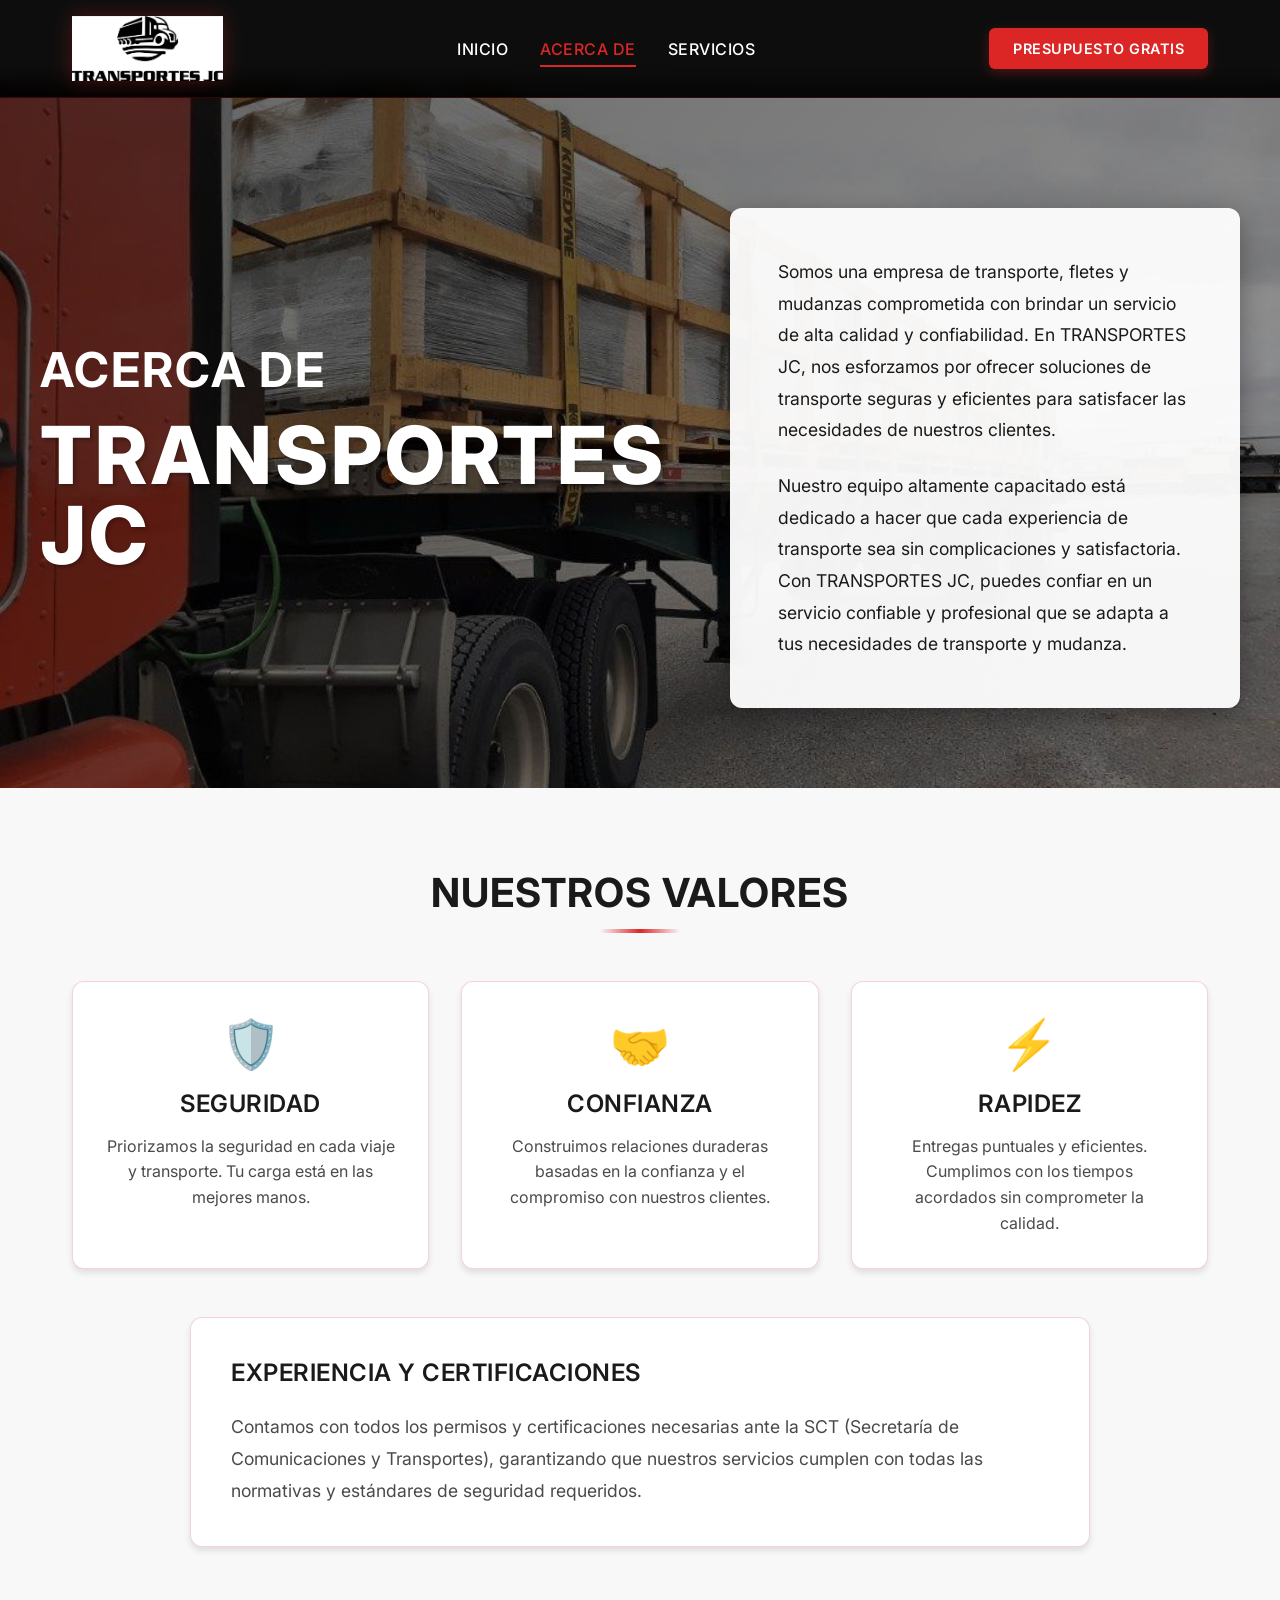
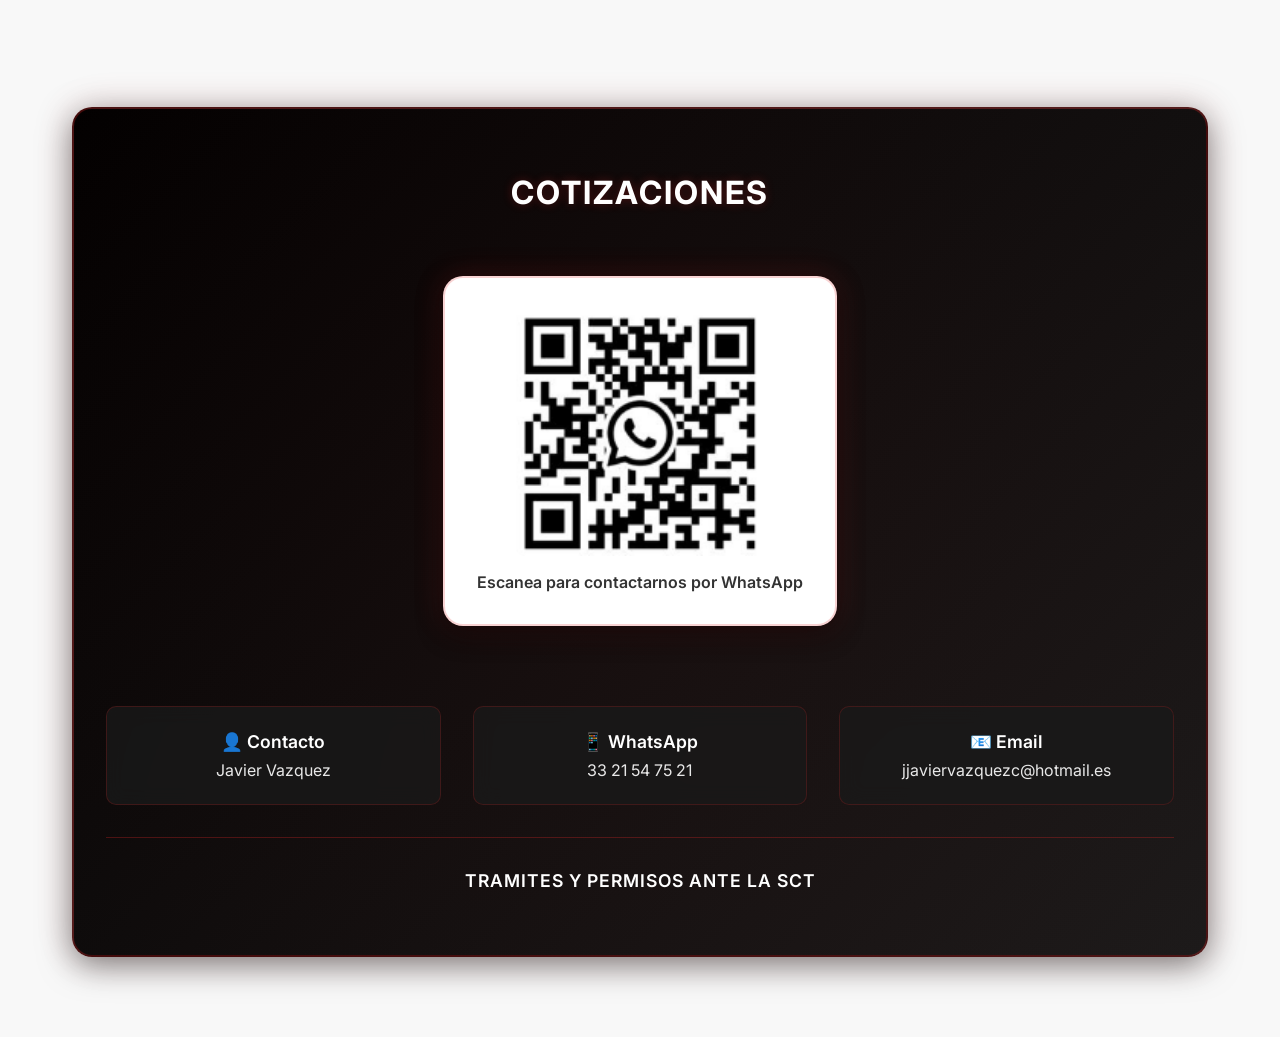
==== docs/acerca-de/index.html @ 76077c2b "Add static site in docs/ for GitHub Pages (Laravel cannot run on Pages) Made-with: Cursor" ====
<!DOCTYPE html>
<html lang="es">
<head>
    <meta charset="utf-8">
    <meta name="viewport" content="width=device-width, initial-scale=1">
    <title>Acerca de - TRANSPORTES JC</title>
    <link rel="icon" href="../favicon.ico" type="image/x-icon">
    <link rel="preconnect" href="https://fonts.bunny.net">
    <link href="https://fonts.bunny.net/css?family=inter:400,500,600,700,800" rel="stylesheet" />
    <link rel="stylesheet" href="../css/inicio.css">
</head>
<body>
    <nav class="navbar">
        <div class="nav-container">
            <a href="../" class="nav-logo">
                <img src="../images/logo.png" alt="TRANSPORTES JC Logo" class="logo-img" />
            </a>
            <ul class="nav-menu">
                <li class="nav-item">
                    <a href="../" class="nav-link">Inicio</a>
                </li>
                <li class="nav-item">
                    <a href="./" class="nav-link active">Acerca de</a>
                </li>
                <li class="nav-item">
                    <a href="../servicios/" class="nav-link">Servicios</a>
                </li>
            </ul>
            <a href="../#contacto" class="nav-cta">Presupuesto Gratis</a>
            <button class="nav-toggle" aria-label="Toggle navigation">
                <span></span>
                <span></span>
                <span></span>
            </button>
        </div>
    </nav>

    <section class="about-hero-section">
        <div class="about-hero-overlay"></div>
        <div class="about-hero-content">
            <div class="about-hero-text">
                <h1 class="about-hero-title">Acerca de</h1>
                <h2 class="about-hero-subtitle">TRANSPORTES<br>JC</h2>
            </div>
            <div class="about-hero-description">
                <p>
                    Somos una empresa de transporte, fletes y mudanzas comprometida con brindar un servicio
                    de alta calidad y confiabilidad. En TRANSPORTES JC, nos esforzamos por ofrecer soluciones
                    de transporte seguras y eficientes para satisfacer las necesidades de nuestros clientes.
                </p>
                <p>
                    Nuestro equipo altamente capacitado está dedicado a hacer que cada experiencia de transporte
                    sea sin complicaciones y satisfactoria. Con TRANSPORTES JC, puedes confiar en un servicio
                    confiable y profesional que se adapta a tus necesidades de transporte y mudanza.
                </p>
            </div>
        </div>
    </section>

    <section class="content-section" style="padding-top: 5rem;">
        <h2 class="section-title">Nuestros Valores</h2>
        <div class="values-grid">
            <div class="value-card">
                <div class="value-icon">🛡️</div>
                <h3 class="value-title">Seguridad</h3>
                <p class="value-description">
                    Priorizamos la seguridad en cada viaje y transporte. Tu carga está en las mejores manos.
                </p>
            </div>
            <div class="value-card">
                <div class="value-icon">🤝</div>
                <h3 class="value-title">Confianza</h3>
                <p class="value-description">
                    Construimos relaciones duraderas basadas en la confianza y el compromiso con nuestros clientes.
                </p>
            </div>
            <div class="value-card">
                <div class="value-icon">⚡</div>
                <h3 class="value-title">Rapidez</h3>
                <p class="value-description">
                    Entregas puntuales y eficientes. Cumplimos con los tiempos acordados sin comprometer la calidad.
                </p>
            </div>
        </div>
        <div class="certification-card">
            <h3 class="service-title" style="margin-bottom: 1.5rem;">Experiencia y Certificaciones</h3>
            <p class="service-description" style="font-size: 1.1rem; line-height: 1.8;">
                Contamos con todos los permisos y certificaciones necesarias ante la SCT (Secretaría de
                Comunicaciones y Transportes), garantizando que nuestros servicios cumplen con todas las
                normativas y estándares de seguridad requeridos.
            </p>
        </div>
    </section>

    <section id="contacto" class="content-section">
        <div class="contact-section">
            <h2 class="contact-title">COTIZACIONES</h2>
            <div class="qr-container">
                <div class="qr-wrapper">
                    <img src="../images/whatsapp-qr.png" alt="QR Code de WhatsApp - Javier Vazquez" class="qr-image" />
                    <p class="qr-text">Escanea para contactarnos por WhatsApp</p>
                </div>
            </div>
            <div class="contact-info">
                <div class="contact-item">
                    <div class="contact-item-title">👤 Contacto</div>
                    <div class="contact-item-value">Javier Vazquez</div>
                </div>
                <div class="contact-item">
                    <div class="contact-item-title">📱 WhatsApp</div>
                    <div class="contact-item-value">
                        <a href="https://wa.me/523321547521" target="_blank" rel="noopener noreferrer">
                            33 21 54 75 21
                        </a>
                    </div>
                </div>
                <div class="contact-item">
                    <div class="contact-item-title">📧 Email</div>
                    <div class="contact-item-value">
                        <a href="mailto:jjaviervazquezc@hotmail.es">
                            jjaviervazquezc@hotmail.es
                        </a>
                    </div>
                </div>
            </div>
            <div class="contact-footer">
                <p class="contact-footer-text">
                    TRAMITES Y PERMISOS ANTE LA SCT
                </p>
            </div>
        </div>
    </section>

    <script src="../js/inicio.js"></script>
</body>
</html>
---- docs/css/inicio.css ----
/* Reset y estilos base */
* {
    margin: 0;
    padding: 0;
    box-sizing: border-box;
}

body {
    font-family: 'Inter', sans-serif;
    overflow-x: hidden;
    background-color: #f8f8f8;
    color: #1a1a1a;
}

/* Navigation Bar */
.navbar {
    position: fixed;
    top: 0;
    left: 0;
    right: 0;
    background: rgba(0, 0, 0, 0.95);
    backdrop-filter: blur(10px);
    border-bottom: 1px solid rgba(220, 38, 38, 0.2);
    z-index: 1000;
    padding: 1rem 0;
    transition: all 0.3s ease;
}

.navbar:hover {
    background: rgba(0, 0, 0, 0.98);
    border-bottom-color: rgba(220, 38, 38, 0.4);
}

.nav-container {
    max-width: 1200px;
    margin: 0 auto;
    padding: 0 2rem;
    display: grid;
    grid-template-columns: auto 1fr auto;
    align-items: center;
    gap: 2rem;
    width: 100%;
}

.nav-logo {
    display: flex;
    align-items: center;
    text-decoration: none;
    transition: transform 0.3s ease;
    flex-shrink: 0;
    justify-self: start;
}

.nav-logo:hover {
    transform: scale(1.05);
}

.logo-img {
    height: 65px;
    width: auto;
    filter: drop-shadow(0 0 10px rgba(220, 38, 38, 0.3));
}

.nav-menu {
    display: flex;
    list-style: none;
    gap: 2rem;
    align-items: center;
    margin: 0;
    padding: 0;
    justify-content: center;
    justify-self: center;
}

.nav-item {
    position: relative;
}

.nav-link {
    color: #ffffff;
    text-decoration: none;
    font-weight: 500;
    font-size: 1rem;
    padding: 0.5rem 0;
    transition: color 0.3s ease;
    position: relative;
    text-transform: uppercase;
    letter-spacing: 0.5px;
}

.nav-link::after {
    content: '';
    position: absolute;
    bottom: 0;
    left: 0;
    width: 0;
    height: 2px;
    background: #dc2626;
    transition: width 0.3s ease;
}

.nav-link:hover,
.nav-link.active {
    color: #dc2626;
}

.nav-link:hover::after,
.nav-link.active::after {
    width: 100%;
}

.nav-cta {
    background: #dc2626;
    color: #ffffff;
    padding: 0.75rem 1.5rem;
    border-radius: 6px;
    text-decoration: none;
    font-weight: 600;
    font-size: 0.9rem;
    text-transform: uppercase;
    letter-spacing: 0.5px;
    transition: all 0.3s ease;
    box-shadow: 0 4px 12px rgba(220, 38, 38, 0.3);
    white-space: nowrap;
    flex-shrink: 0;
    justify-self: end;
}

.nav-cta:hover {
    background: #b91c1c;
    transform: translateY(-2px);
    box-shadow: 0 6px 20px rgba(220, 38, 38, 0.4);
}

.nav-toggle {
    display: none;
    flex-direction: column;
    background: transparent;
    border: none;
    cursor: pointer;
    padding: 0.5rem;
    gap: 4px;
}

.nav-toggle span {
    width: 25px;
    height: 3px;
    background: #ffffff;
    transition: all 0.3s ease;
    border-radius: 2px;
}

.nav-toggle:hover span {
    background: #dc2626;
}

/* Hero Section */
.hero-section {
    min-height: 100vh;
    display: flex;
    flex-direction: column;
    justify-content: center;
    align-items: center;
    background: linear-gradient(135deg, #000000 0%, #1a1a1a 50%, #000000 100%);
    position: relative;
    overflow: hidden;
    padding-top: 80px;
}

.hero-section::before {
    content: '';
    position: absolute;
    top: 0;
    left: 0;
    right: 0;
    bottom: 0;
    background: radial-gradient(circle at center, rgba(220, 38, 38, 0.1) 0%, transparent 70%);
    pointer-events: none;
}

.hero-title {
    font-size: 4rem;
    font-weight: 800;
    color: white;
    text-align: center;
    margin-bottom: 3rem;
    text-shadow: 0 0 20px rgba(220, 38, 38, 0.3), 2px 2px 4px rgba(0,0,0,0.5);
    animation: fadeInDown 1s ease-out;
    letter-spacing: 2px;
}

.hero-image {
    max-width: 600px;
    width: 100%;
    height: auto;
    animation: fadeInUp 1s ease-out 0.3s both;
    filter: drop-shadow(0 0 20px rgba(220, 38, 38, 0.2));
}

/* Animaciones */
@keyframes fadeInDown {
    from {
        opacity: 0;
        transform: translateY(-30px);
    }
    to {
        opacity: 1;
        transform: translateY(0);
    }
}

@keyframes fadeInUp {
    from {
        opacity: 0;
        transform: translateY(30px);
    }
    to {
        opacity: 1;
        transform: translateY(0);
    }
}

/* Content Section */
.content-section {
    padding: 5rem 2rem;
    max-width: 1200px;
    margin: 0 auto;
    background-color: #f8f8f8;
}

.section-title {
    font-size: 2.5rem;
    font-weight: 700;
    text-align: center;
    margin-bottom: 3rem;
    color: #1a1a1a;
    text-transform: uppercase;
    letter-spacing: 1px;
    position: relative;
    padding-bottom: 1rem;
}

.section-title::after {
    content: '';
    position: absolute;
    bottom: 0;
    left: 50%;
    transform: translateX(-50%);
    width: 80px;
    height: 4px;
    background: linear-gradient(90deg, transparent, #dc2626, transparent);
}

/* Services Grid */
.services-grid {
    display: grid;
    grid-template-columns: repeat(auto-fit, minmax(280px, 1fr));
    gap: 2rem;
    margin-bottom: 5rem;
}

.service-card {
    background: #ffffff;
    border: 1px solid rgba(220, 38, 38, 0.2);
    border-radius: 12px;
    padding: 2rem;
    box-shadow: 0 4px 6px rgba(0,0,0,0.1), 0 0 20px rgba(220, 38, 38, 0.05);
    transition: transform 0.3s ease, box-shadow 0.3s ease, border-color 0.3s ease;
    opacity: 0;
    transform: translateY(30px);
    position: relative;
    overflow: hidden;
}

.service-card::before {
    content: '';
    position: absolute;
    top: 0;
    left: 0;
    width: 4px;
    height: 100%;
    background: #dc2626;
    transform: scaleY(0);
    transition: transform 0.3s ease;
}

.service-card.visible {
    opacity: 1;
    transform: translateY(0);
    transition: opacity 0.6s ease, transform 0.6s ease;
}

.service-card:hover {
    transform: translateY(-10px);
    box-shadow: 0 12px 24px rgba(0,0,0,0.15), 0 0 30px rgba(220, 38, 38, 0.2);
    border-color: rgba(220, 38, 38, 0.5);
}

.service-card:hover::before {
    transform: scaleY(1);
}

.service-icon {
    font-size: 3rem;
    margin-bottom: 1rem;
    filter: drop-shadow(0 0 10px rgba(220, 38, 38, 0.3));
}

.service-title {
    font-size: 1.5rem;
    font-weight: 600;
    margin-bottom: 1rem;
    color: #1a1a1a;
    text-transform: uppercase;
    letter-spacing: 0.5px;
}

.service-description {
    color: #4a4a4a;
    line-height: 1.6;
}

/* Contact Section */
.contact-section {
    background: linear-gradient(135deg, #000000 0%, #1a1a1a 100%);
    color: white;
    padding: 4rem 2rem;
    border-radius: 20px;
    text-align: center;
    opacity: 0;
    transform: translateY(30px);
    border: 2px solid rgba(220, 38, 38, 0.3);
    box-shadow: 0 8px 32px rgba(0,0,0,0.5), 0 0 40px rgba(220, 38, 38, 0.1);
    position: relative;
    overflow: hidden;
}

.contact-section::before {
    content: '';
    position: absolute;
    top: -50%;
    left: -50%;
    width: 200%;
    height: 200%;
    background: radial-gradient(circle, rgba(220, 38, 38, 0.05) 0%, transparent 70%);
    animation: rotate 20s linear infinite;
    pointer-events: none;
}

@keyframes rotate {
    from {
        transform: rotate(0deg);
    }
    to {
        transform: rotate(360deg);
    }
}

.contact-section.visible {
    opacity: 1;
    transform: translateY(0);
    transition: opacity 0.6s ease, transform 0.6s ease;
}

.contact-title {
    font-size: 2rem;
    font-weight: 700;
    margin-bottom: 2rem;
    text-transform: uppercase;
    letter-spacing: 2px;
    color: #ffffff;
    text-shadow: 0 0 10px rgba(220, 38, 38, 0.3);
    position: relative;
    z-index: 1;
}

/* QR Code Styles */
.qr-container {
    display: flex;
    justify-content: center;
    align-items: center;
    margin-bottom: 3rem;
    padding: 2rem 0;
    position: relative;
    z-index: 1;
}

.qr-wrapper {
    background: white;
    padding: 2rem;
    border-radius: 20px;
    box-shadow: 0 8px 24px rgba(0,0,0,0.5), 0 0 30px rgba(220, 38, 38, 0.2);
    text-align: center;
    transition: transform 0.3s ease, box-shadow 0.3s ease;
    border: 2px solid rgba(220, 38, 38, 0.2);
}

.qr-wrapper:hover {
    transform: translateY(-5px);
    box-shadow: 0 12px 32px rgba(0,0,0,0.6), 0 0 40px rgba(220, 38, 38, 0.3);
    border-color: rgba(220, 38, 38, 0.4);
}

.qr-image {
    max-width: 250px;
    width: 100%;
    height: auto;
    border-radius: 10px;
    display: block;
    margin: 0 auto 1rem;
}

.qr-placeholder {
    min-height: 200px;
    display: flex;
    flex-direction: column;
    justify-content: center;
    align-items: center;
    padding: 2rem;
    text-align: center;
}

.qr-placeholder code {
    background: #f0f0f0;
    padding: 0.25rem 0.5rem;
    border-radius: 4px;
    font-size: 0.85rem;
    color: #333;
}

.qr-text {
    color: #333;
    font-size: 1rem;
    font-weight: 600;
    margin: 0;
}

.contact-info {
    display: grid;
    grid-template-columns: repeat(auto-fit, minmax(250px, 1fr));
    gap: 2rem;
    margin-top: 2rem;
    position: relative;
    z-index: 1;
}

.contact-item {
    background: rgba(26, 26, 26, 0.8);
    padding: 1.5rem;
    border-radius: 10px;
    backdrop-filter: blur(10px);
    border: 1px solid rgba(220, 38, 38, 0.2);
    transition: all 0.3s ease;
}

.contact-item:hover {
    background: rgba(26, 26, 26, 0.95);
    border-color: rgba(220, 38, 38, 0.5);
    transform: translateY(-3px);
    box-shadow: 0 4px 12px rgba(220, 38, 38, 0.2);
}

.contact-item-title {
    font-weight: 600;
    margin-bottom: 0.5rem;
    font-size: 1.1rem;
    color: #ffffff;
}

.contact-item-value {
    font-size: 1rem;
    opacity: 0.9;
    color: #ffffff;
}

.contact-item-value a {
    color: #ffffff;
    text-decoration: none;
    transition: color 0.3s ease;
    position: relative;
}

.contact-item-value a::after {
    content: '';
    position: absolute;
    bottom: -2px;
    left: 0;
    width: 0;
    height: 2px;
    background: #dc2626;
    transition: width 0.3s ease;
}

.contact-item-value a:hover {
    color: #dc2626;
}

.contact-item-value a:hover::after {
    width: 100%;
}

.contact-footer {
    margin-top: 2rem;
    padding-top: 2rem;
    border-top: 1px solid rgba(220, 38, 38, 0.3);
    position: relative;
    z-index: 1;
}

.contact-footer-text {
    font-size: 1.1rem;
    font-weight: 600;
    margin: 0;
    color: #ffffff;
    text-transform: uppercase;
    letter-spacing: 1px;
}

/* About Hero Section with Image */
.about-hero-section {
    position: relative;
    min-height: 70vh;
    background-image: url('../images/plataform.jpg');
    background-size: cover;
    background-position: center;
    background-repeat: no-repeat;
    display: flex;
    align-items: center;
    padding: 8rem 2rem 5rem;
    margin-top: 80px;
}

.about-hero-overlay {
    position: absolute;
    top: 0;
    left: 0;
    right: 0;
    bottom: 0;
    background: linear-gradient(135deg, rgba(0, 0, 0, 0.6) 0%, rgba(0, 0, 0, 0.4) 100%);
    z-index: 1;
}

.about-hero-content {
    position: relative;
    z-index: 2;
    max-width: 1200px;
    margin: 0 auto;
    width: 100%;
    display: grid;
    grid-template-columns: 1fr 2fr;
    gap: 4rem;
    align-items: center;
}

.about-hero-text {
    color: #ffffff;
}

.about-hero-title {
    font-size: 3rem;
    font-weight: 700;
    margin-bottom: 1rem;
    text-transform: uppercase;
    letter-spacing: 2px;
    color: #ffffff;
}

.about-hero-subtitle {
    font-size: 5rem;
    font-weight: 800;
    line-height: 1;
    color: #ffffff;
    text-transform: uppercase;
    letter-spacing: 3px;
    text-shadow: 2px 2px 4px rgba(0,0,0,0.3);
}

.about-hero-description {
    background: rgba(255, 255, 255, 0.95);
    padding: 3rem;
    border-radius: 12px;
    box-shadow: 0 8px 24px rgba(0,0,0,0.3);
}

.about-hero-description p {
    font-size: 1.1rem;
    line-height: 1.8;
    color: #1a1a1a;
    margin-bottom: 1.5rem;
}

.about-hero-description p:last-child {
    margin-bottom: 0;
}

/* Values Grid */
.values-grid {
    display: grid;
    grid-template-columns: repeat(auto-fit, minmax(250px, 1fr));
    gap: 2rem;
    margin-bottom: 3rem;
}

.value-card {
    background: #ffffff;
    border: 1px solid rgba(220, 38, 38, 0.2);
    border-radius: 12px;
    padding: 2rem;
    text-align: center;
    box-shadow: 0 4px 6px rgba(0,0,0,0.1);
    transition: transform 0.3s ease, box-shadow 0.3s ease;
}

.value-card:hover {
    transform: translateY(-5px);
    box-shadow: 0 8px 16px rgba(0,0,0,0.15);
    border-color: rgba(220, 38, 38, 0.4);
}

.value-icon {
    font-size: 3rem;
    margin-bottom: 1rem;
}

.value-title {
    font-size: 1.5rem;
    font-weight: 600;
    margin-bottom: 1rem;
    color: #1a1a1a;
    text-transform: uppercase;
    letter-spacing: 0.5px;
}

.value-description {
    color: #4a4a4a;
    line-height: 1.6;
    font-size: 1rem;
}

.certification-card {
    background: #ffffff;
    border: 1px solid rgba(220, 38, 38, 0.2);
    border-radius: 12px;
    padding: 2.5rem;
    box-shadow: 0 4px 6px rgba(0,0,0,0.1);
    max-width: 900px;
    margin: 0 auto;
}

/* Responsive Design */
@media (max-width: 768px) {
    .nav-menu {
        position: fixed;
        top: 70px;
        left: -100%;
        flex-direction: column;
        background: rgba(0, 0, 0, 0.98);
        width: 100%;
        text-align: center;
        transition: left 0.3s ease;
        padding: 2rem 0;
        border-bottom: 1px solid rgba(220, 38, 38, 0.2);
        gap: 0;
    }

    .nav-menu.active {
        left: 0;
    }

    .nav-item {
        width: 100%;
        padding: 1rem 0;
    }

    .nav-link {
        display: block;
        padding: 1rem;
    }

    .nav-cta {
        display: none;
    }

    .nav-toggle {
        display: flex;
    }

    .nav-toggle.active span:nth-child(1) {
        transform: rotate(45deg) translate(5px, 5px);
    }

    .nav-toggle.active span:nth-child(2) {
        opacity: 0;
    }

    .nav-toggle.active span:nth-child(3) {
        transform: rotate(-45deg) translate(7px, -6px);
    }

    .hero-title {
        font-size: 2.5rem;
    }
    
    .section-title {
        font-size: 2rem;
    }
    
    .services-grid {
        grid-template-columns: 1fr;
    }
    
    .qr-image {
        max-width: 200px;
    }
    
    .qr-wrapper {
        padding: 1.5rem;
    }
    
    .qr-text {
        font-size: 0.9rem;
    }
    
    .contact-section {
        padding: 3rem 1.5rem;
    }

    .nav-container {
        padding: 0 1rem;
    }

    .logo-img {
        height: 50px;
    }

    .about-hero-section {
        min-height: auto;
        padding: 6rem 1.5rem 3rem;
    }

    .about-hero-content {
        grid-template-columns: 1fr;
        gap: 2rem;
    }

    .about-hero-title {
        font-size: 2rem;
    }

    .about-hero-subtitle {
        font-size: 3rem;
    }

    .about-hero-description {
        padding: 2rem;
    }

    .about-hero-description p {
        font-size: 1rem;
    }

    .values-grid {
        grid-template-columns: 1fr;
    }

    .certification-card {
        padding: 2rem;
    }
}
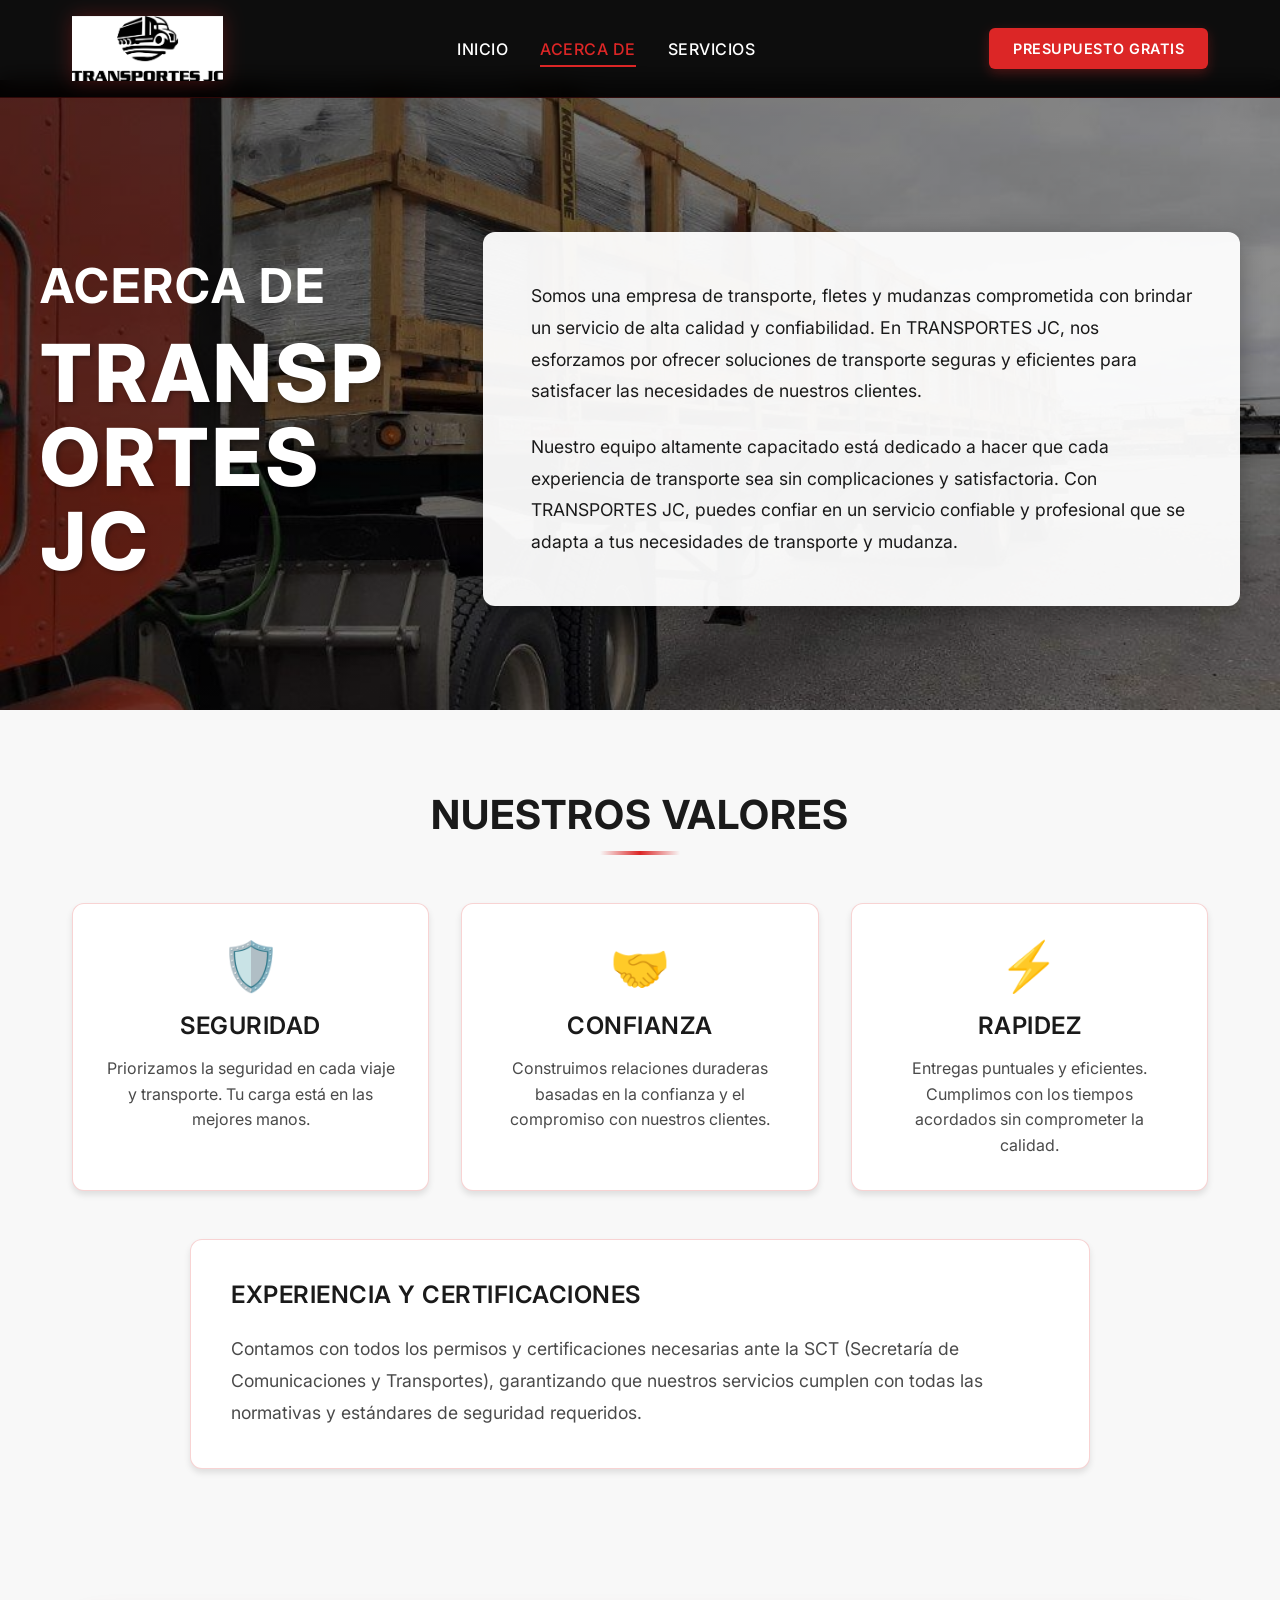
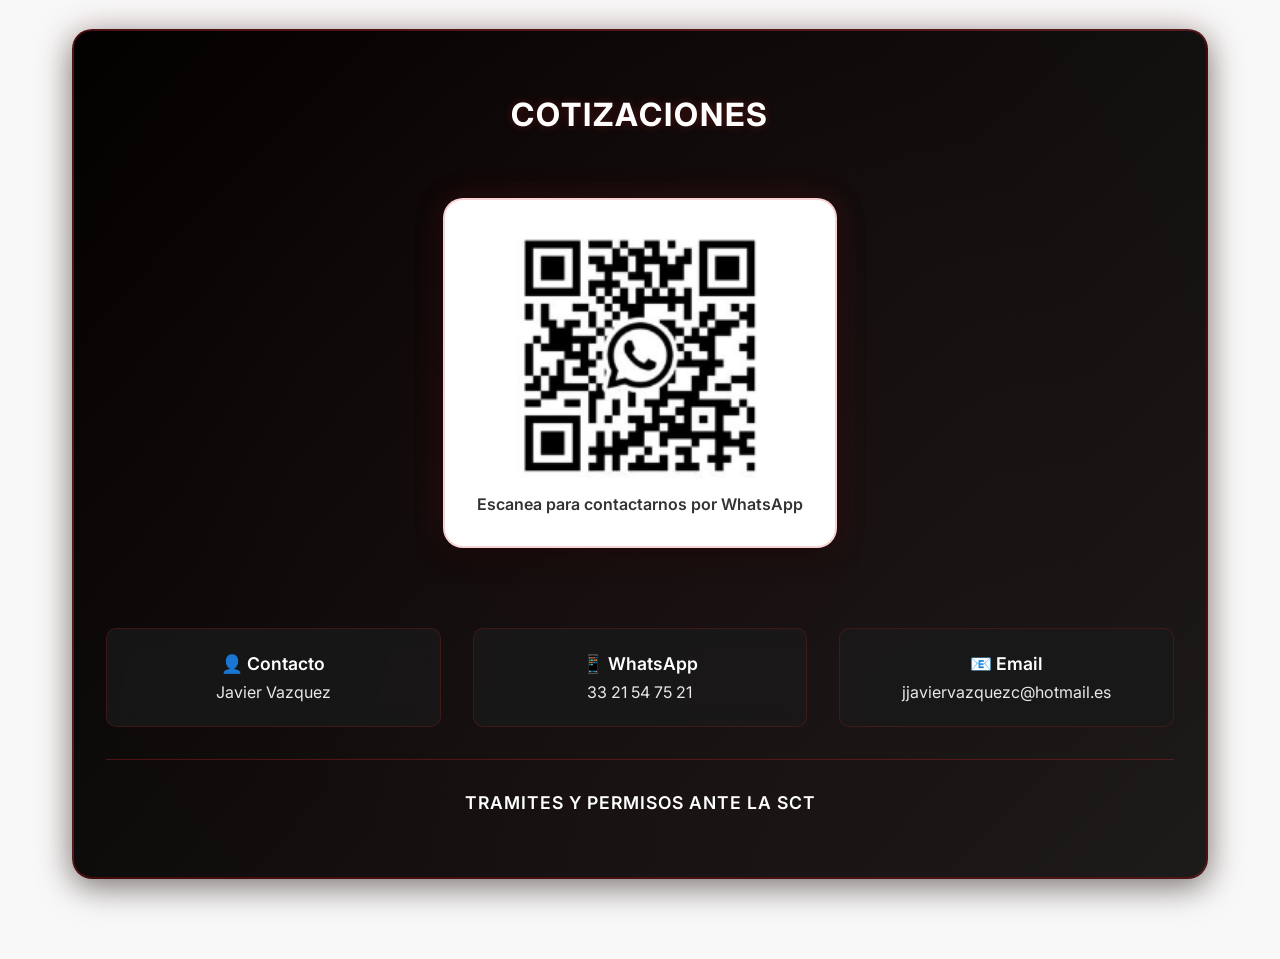
==== commit c9de76f9: "Fix About hero text overflow on mobile (smaller type, wbr, cache-bust CSS) Made-with: Cursor" ====
--- a/docs/acerca-de/index.html
+++ b/docs/acerca-de/index.html
@@ -7,7 +7,7 @@
     <link rel="icon" href="../favicon.ico" type="image/x-icon">
     <link rel="preconnect" href="https://fonts.bunny.net">
     <link href="https://fonts.bunny.net/css?family=inter:400,500,600,700,800" rel="stylesheet" />
-    <link rel="stylesheet" href="../css/inicio.css">
+    <link rel="stylesheet" href="../css/inicio.css?v=4">
 </head>
 <body>
     <nav class="navbar">
@@ -40,7 +40,7 @@
         <div class="about-hero-content">
             <div class="about-hero-text">
                 <h1 class="about-hero-title">Acerca de</h1>
-                <h2 class="about-hero-subtitle">TRANSPORTES<br>JC</h2>
+                <h2 class="about-hero-subtitle">TRANSPORT<wbr>ES<br>JC</h2>
             </div>
             <div class="about-hero-description">
                 <p>
--- a/docs/css/inicio.css
+++ b/docs/css/inicio.css
@@ -528,6 +528,8 @@
     align-items: center;
     padding: 8rem 2rem 5rem;
     margin-top: 80px;
+    overflow-x: hidden;
+    box-sizing: border-box;
 }
 
 .about-hero-overlay {
@@ -546,6 +548,7 @@
     max-width: 1200px;
     margin: 0 auto;
     width: 100%;
+    min-width: 0;
     display: grid;
     grid-template-columns: 1fr 2fr;
     gap: 4rem;
@@ -554,6 +557,7 @@
 
 .about-hero-text {
     color: #ffffff;
+    min-width: 0;
 }
 
 .about-hero-title {
@@ -563,16 +567,22 @@
     text-transform: uppercase;
     letter-spacing: 2px;
     color: #ffffff;
+    overflow-wrap: break-word;
+    word-wrap: break-word;
 }
 
 .about-hero-subtitle {
     font-size: 5rem;
     font-weight: 800;
-    line-height: 1;
+    line-height: 1.05;
     color: #ffffff;
     text-transform: uppercase;
     letter-spacing: 3px;
     text-shadow: 2px 2px 4px rgba(0,0,0,0.3);
+    overflow-wrap: anywhere;
+    word-wrap: break-word;
+    hyphens: manual;
+    max-width: 100%;
 }
 
 .about-hero-description {
@@ -580,6 +590,9 @@
     padding: 3rem;
     border-radius: 12px;
     box-shadow: 0 8px 24px rgba(0,0,0,0.3);
+    min-width: 0;
+    max-width: 100%;
+    box-sizing: border-box;
 }
 
 .about-hero-description p {
@@ -735,24 +748,35 @@
 
     .about-hero-section {
         min-height: auto;
-        padding: 6rem 1.5rem 3rem;
+        padding: 6rem max(0.75rem, 3vw) 2.5rem;
+        background-position: center top;
     }
 
     .about-hero-content {
         grid-template-columns: 1fr;
-        gap: 2rem;
+        gap: 1.5rem;
+    }
+
+    .about-hero-text {
+        width: 100%;
+        max-width: 100%;
+        padding-inline: 0;
+        box-sizing: border-box;
     }
 
     .about-hero-title {
-        font-size: 2rem;
+        font-size: clamp(1.2rem, 4.2vw, 2rem);
+        letter-spacing: 0.5px;
     }
 
     .about-hero-subtitle {
-        font-size: 3rem;
+        font-size: clamp(1.05rem, 5.5vw, 1.85rem);
+        letter-spacing: 0;
+        line-height: 1.12;
     }
 
     .about-hero-description {
-        padding: 2rem;
+        padding: 1.5rem 1.25rem;
     }
 
     .about-hero-description p {
@@ -767,3 +791,33 @@
         padding: 2rem;
     }
 }
+
+@media (max-width: 480px) {
+    .about-hero-section {
+        padding: 5.5rem max(0.65rem, 2.5vw) 2rem;
+    }
+
+    .about-hero-title {
+        font-size: clamp(1.1rem, 3.8vw, 1.35rem);
+    }
+
+    .about-hero-subtitle {
+        font-size: clamp(1rem, 5vw, 1.5rem);
+        letter-spacing: 0;
+        line-height: 1.15;
+    }
+
+    .about-hero-description {
+        padding: 1.25rem 1rem;
+    }
+}
+
+@media (max-width: 390px) {
+    .about-hero-subtitle {
+        font-size: clamp(0.95rem, 4.6vw, 1.35rem);
+    }
+
+    .about-hero-title {
+        font-size: 1.05rem;
+    }
+}
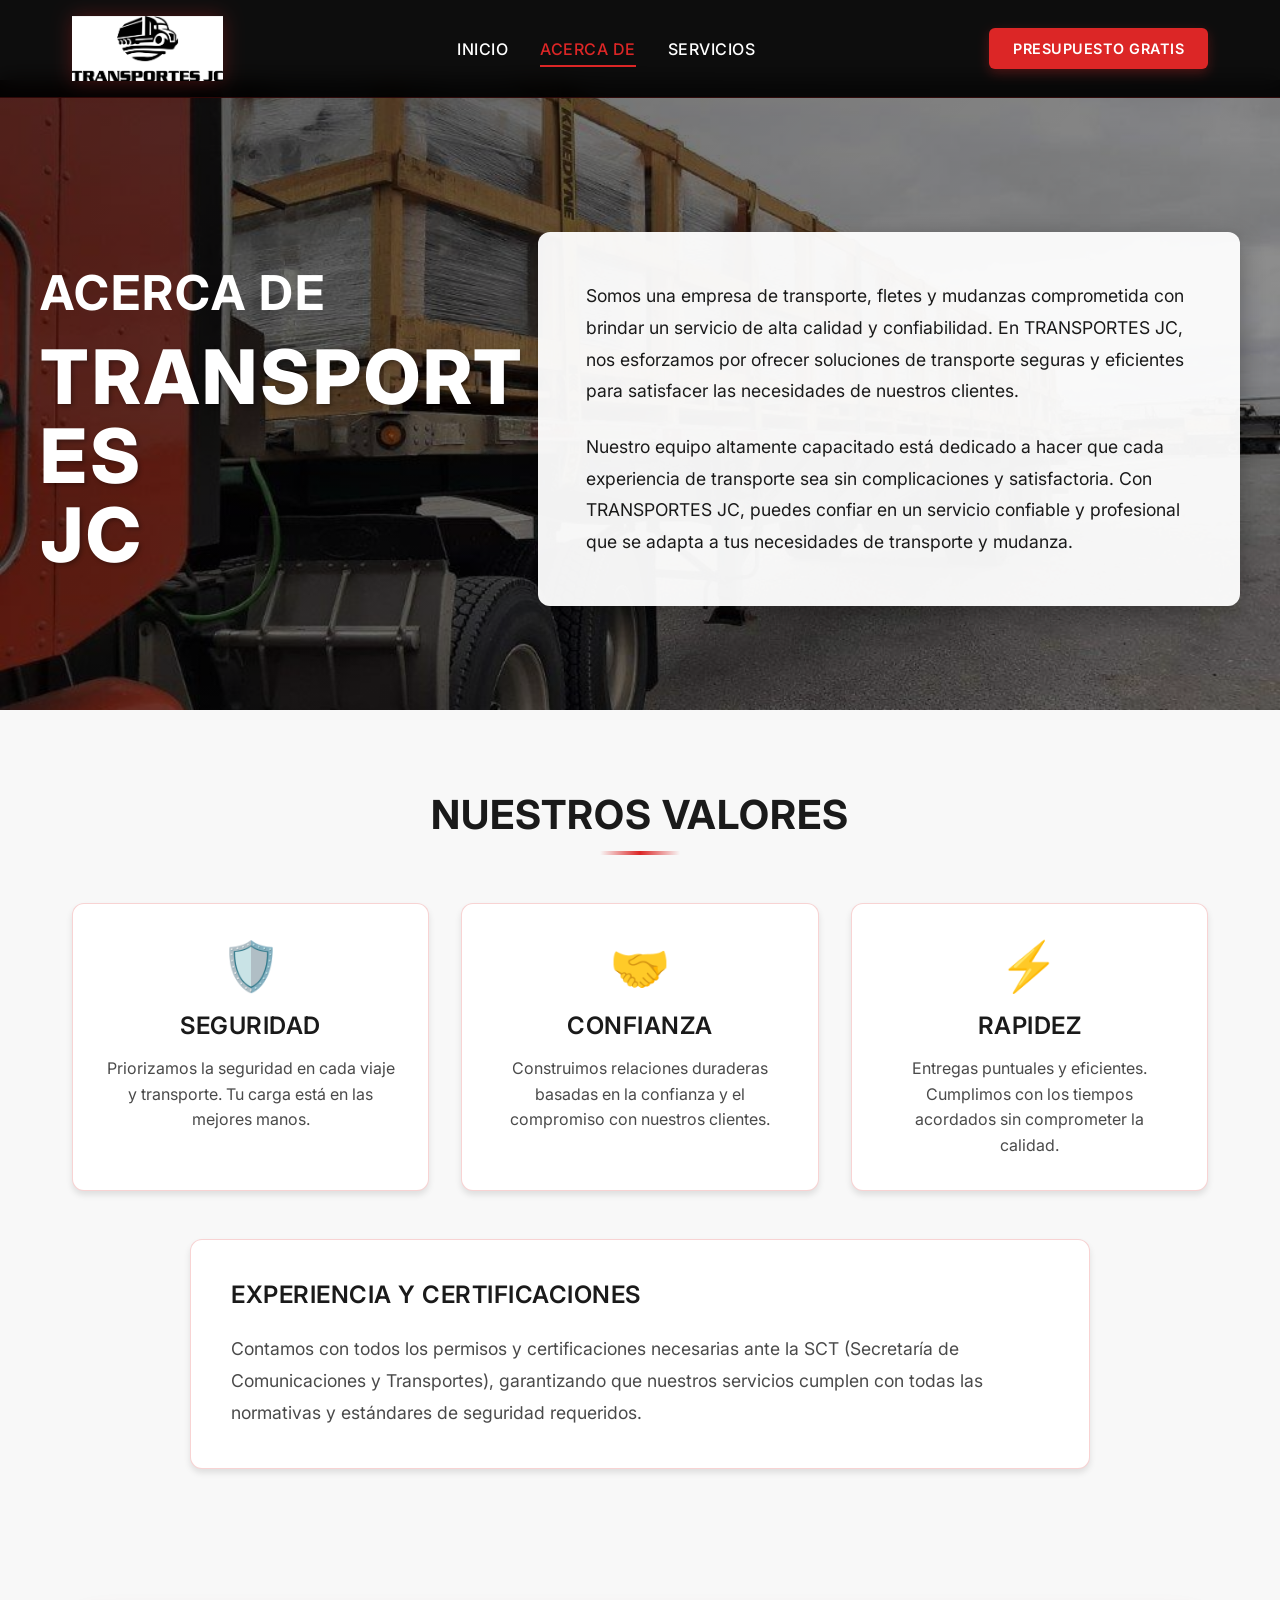
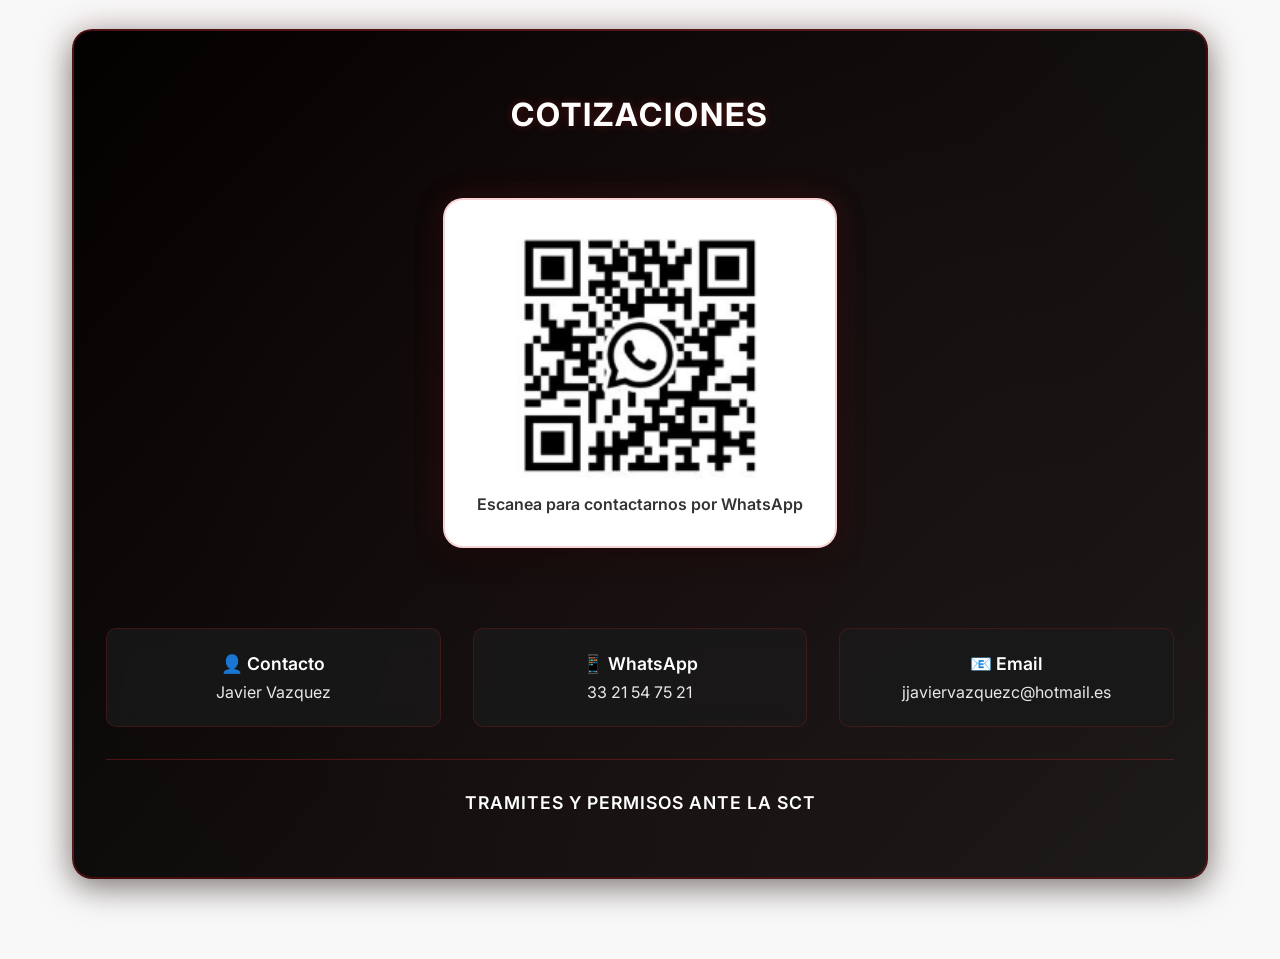
==== commit e357a487: "Fix About hero desktop layout: no mid-word breaks, wider title column Made-with: Cursor" ====
--- a/docs/acerca-de/index.html
+++ b/docs/acerca-de/index.html
@@ -7,7 +7,7 @@
     <link rel="icon" href="../favicon.ico" type="image/x-icon">
     <link rel="preconnect" href="https://fonts.bunny.net">
     <link href="https://fonts.bunny.net/css?family=inter:400,500,600,700,800" rel="stylesheet" />
-    <link rel="stylesheet" href="../css/inicio.css?v=4">
+    <link rel="stylesheet" href="../css/inicio.css?v=5">
 </head>
 <body>
     <nav class="navbar">
--- a/docs/css/inicio.css
+++ b/docs/css/inicio.css
@@ -572,17 +572,34 @@
 }
 
 .about-hero-subtitle {
-    font-size: 5rem;
+    font-size: clamp(2.75rem, 4vw + 1.5rem, 5rem);
     font-weight: 800;
     line-height: 1.05;
     color: #ffffff;
     text-transform: uppercase;
     letter-spacing: 3px;
     text-shadow: 2px 2px 4px rgba(0,0,0,0.3);
-    overflow-wrap: anywhere;
-    word-wrap: break-word;
-    hyphens: manual;
+    overflow-wrap: normal;
+    word-break: normal;
+    word-wrap: normal;
     max-width: 100%;
+}
+
+/* Pantallas grandes: columna del título más ancha para que "TRANSPORTES" no se parta */
+@media (min-width: 769px) {
+    .about-hero-content {
+        grid-template-columns: minmax(460px, 1.1fr) 1.9fr;
+        gap: clamp(2rem, 3vw, 4rem);
+    }
+
+    .about-hero-text {
+        min-width: 0;
+    }
+
+    .about-hero-subtitle {
+        overflow-wrap: normal;
+        word-break: normal;
+    }
 }
 
 .about-hero-description {
@@ -773,6 +790,8 @@
         font-size: clamp(1.05rem, 5.5vw, 1.85rem);
         letter-spacing: 0;
         line-height: 1.12;
+        overflow-wrap: anywhere;
+        word-break: normal;
     }
 
     .about-hero-description {
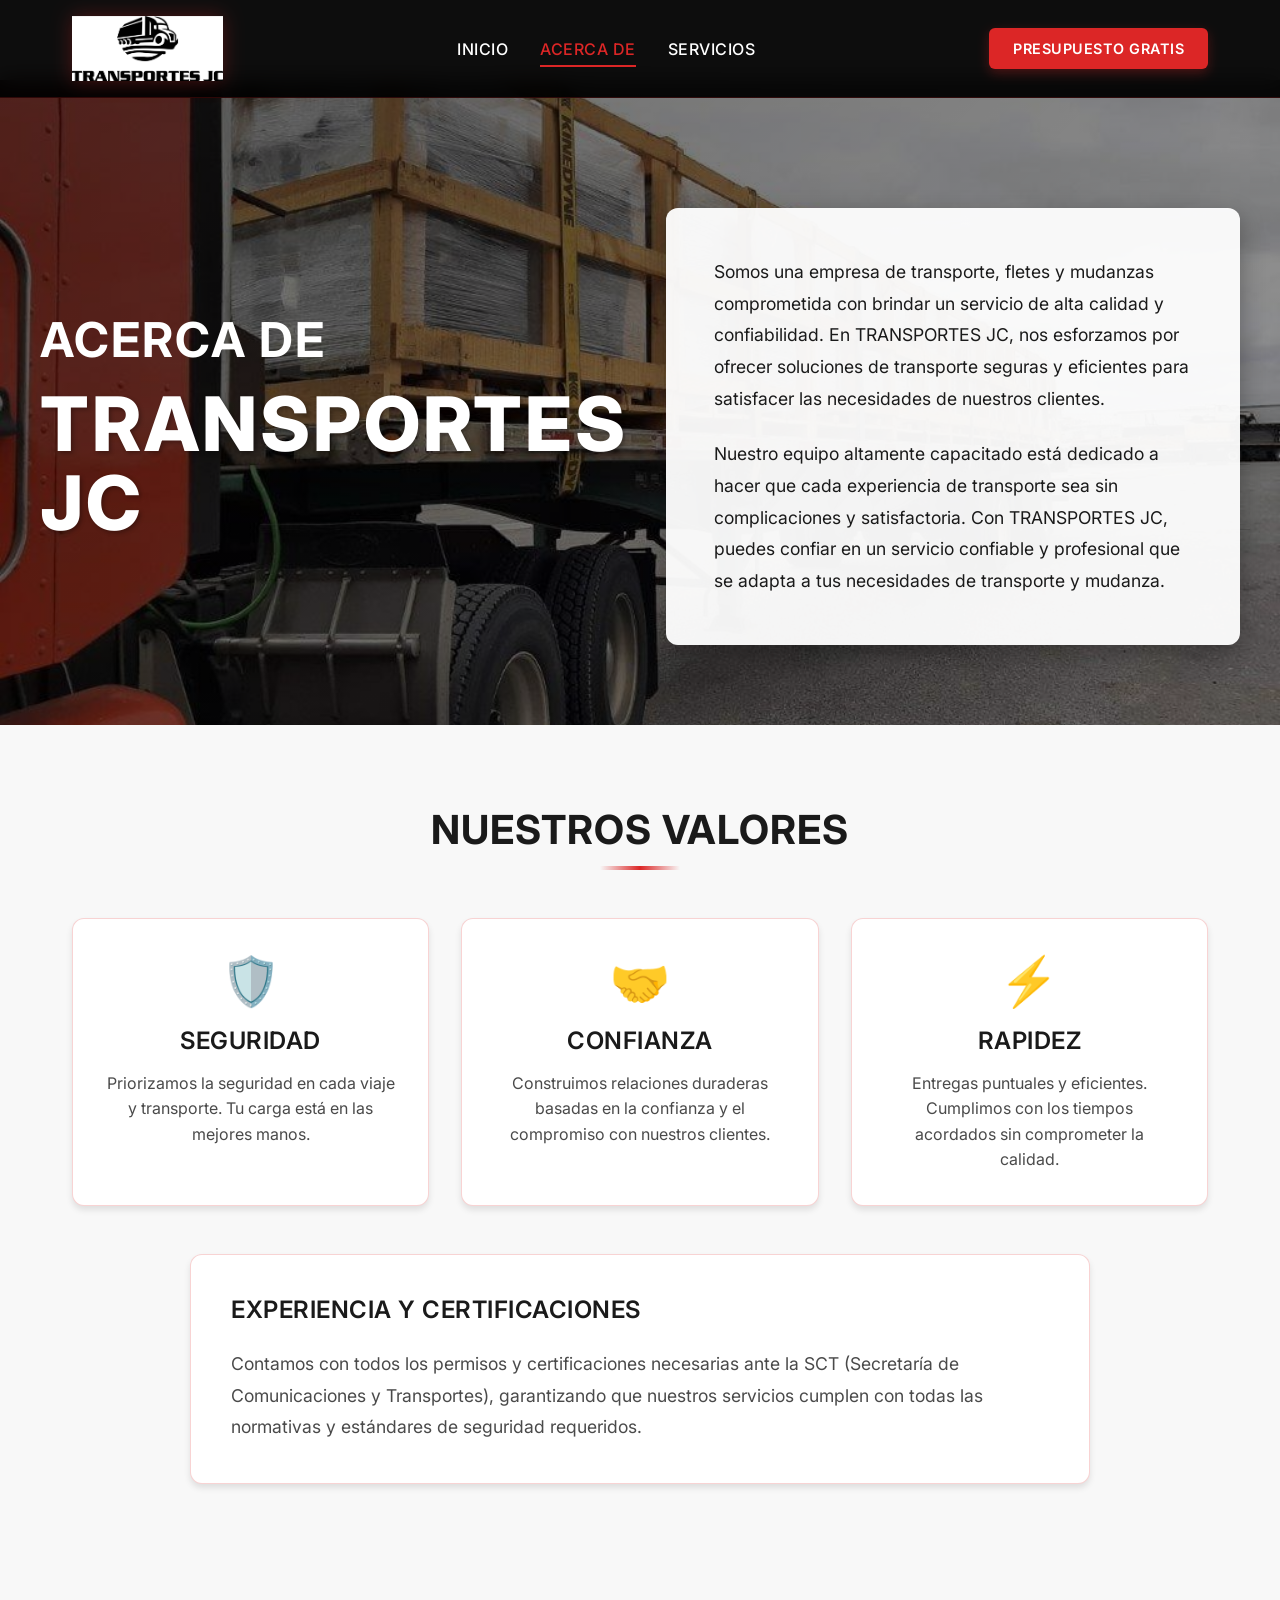
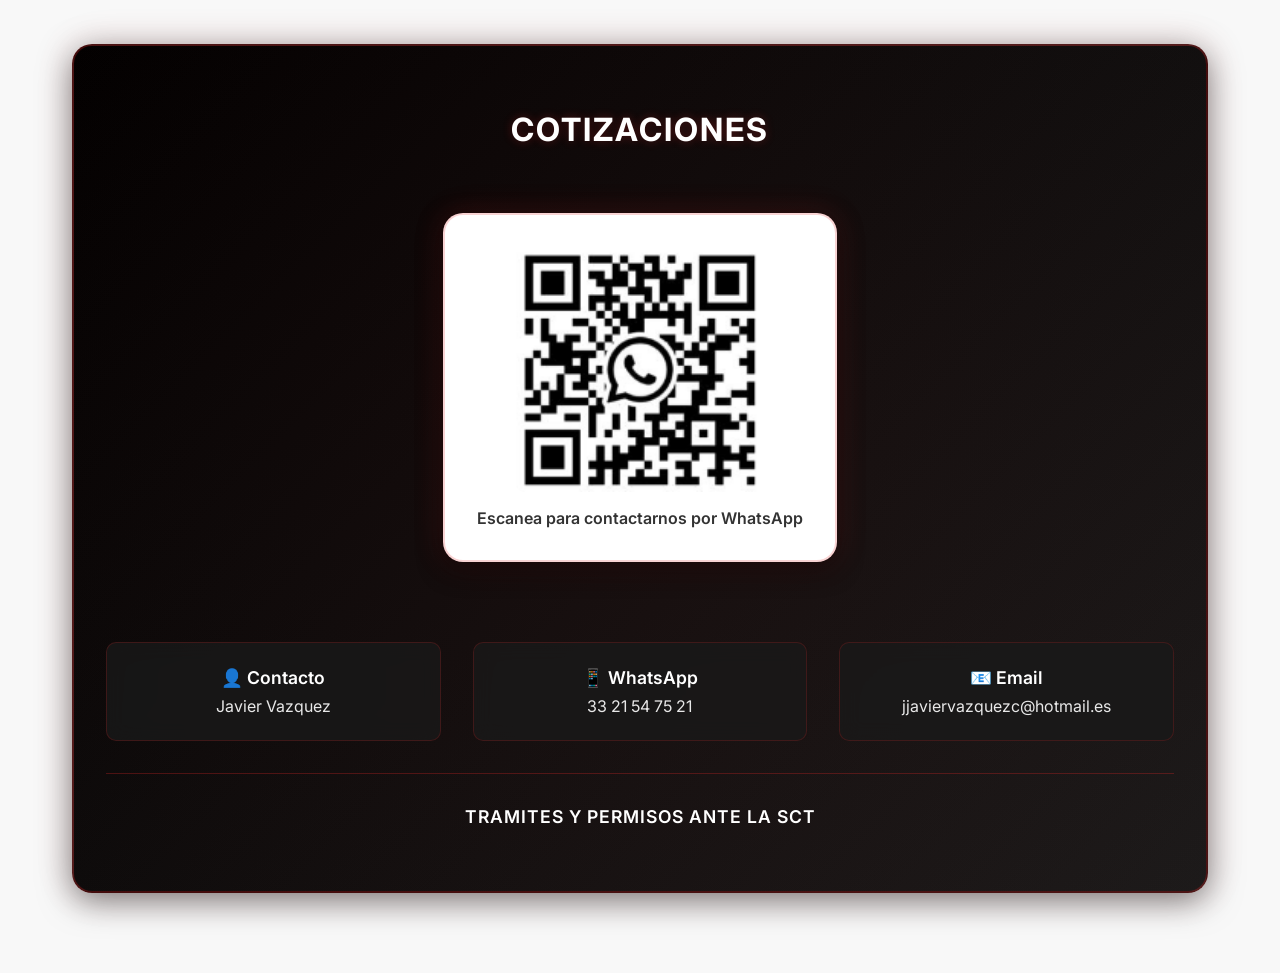
==== commit 850b6d64: "About hero: remove wbr, use max-content column on desktop for title Made-with: Cursor" ====
--- a/docs/acerca-de/index.html
+++ b/docs/acerca-de/index.html
@@ -7,7 +7,7 @@
     <link rel="icon" href="../favicon.ico" type="image/x-icon">
     <link rel="preconnect" href="https://fonts.bunny.net">
     <link href="https://fonts.bunny.net/css?family=inter:400,500,600,700,800" rel="stylesheet" />
-    <link rel="stylesheet" href="../css/inicio.css?v=5">
+    <link rel="stylesheet" href="../css/inicio.css?v=6">
 </head>
 <body>
     <nav class="navbar">
@@ -40,7 +40,7 @@
         <div class="about-hero-content">
             <div class="about-hero-text">
                 <h1 class="about-hero-title">Acerca de</h1>
-                <h2 class="about-hero-subtitle">TRANSPORT<wbr>ES<br>JC</h2>
+                <h2 class="about-hero-subtitle">TRANSPORTES<br>JC</h2>
             </div>
             <div class="about-hero-description">
                 <p>
--- a/docs/css/inicio.css
+++ b/docs/css/inicio.css
@@ -585,15 +585,16 @@
     max-width: 100%;
 }
 
-/* Pantallas grandes: columna del título más ancha para que "TRANSPORTES" no se parta */
+/* Escritorio: primera columna tan ancha como el bloque de título (TRANSPORTES en una línea) */
 @media (min-width: 769px) {
     .about-hero-content {
-        grid-template-columns: minmax(460px, 1.1fr) 1.9fr;
+        grid-template-columns: max-content minmax(0, 1fr);
         gap: clamp(2rem, 3vw, 4rem);
+        align-items: center;
     }
 
     .about-hero-text {
-        min-width: 0;
+        min-width: min-content;
     }
 
     .about-hero-subtitle {
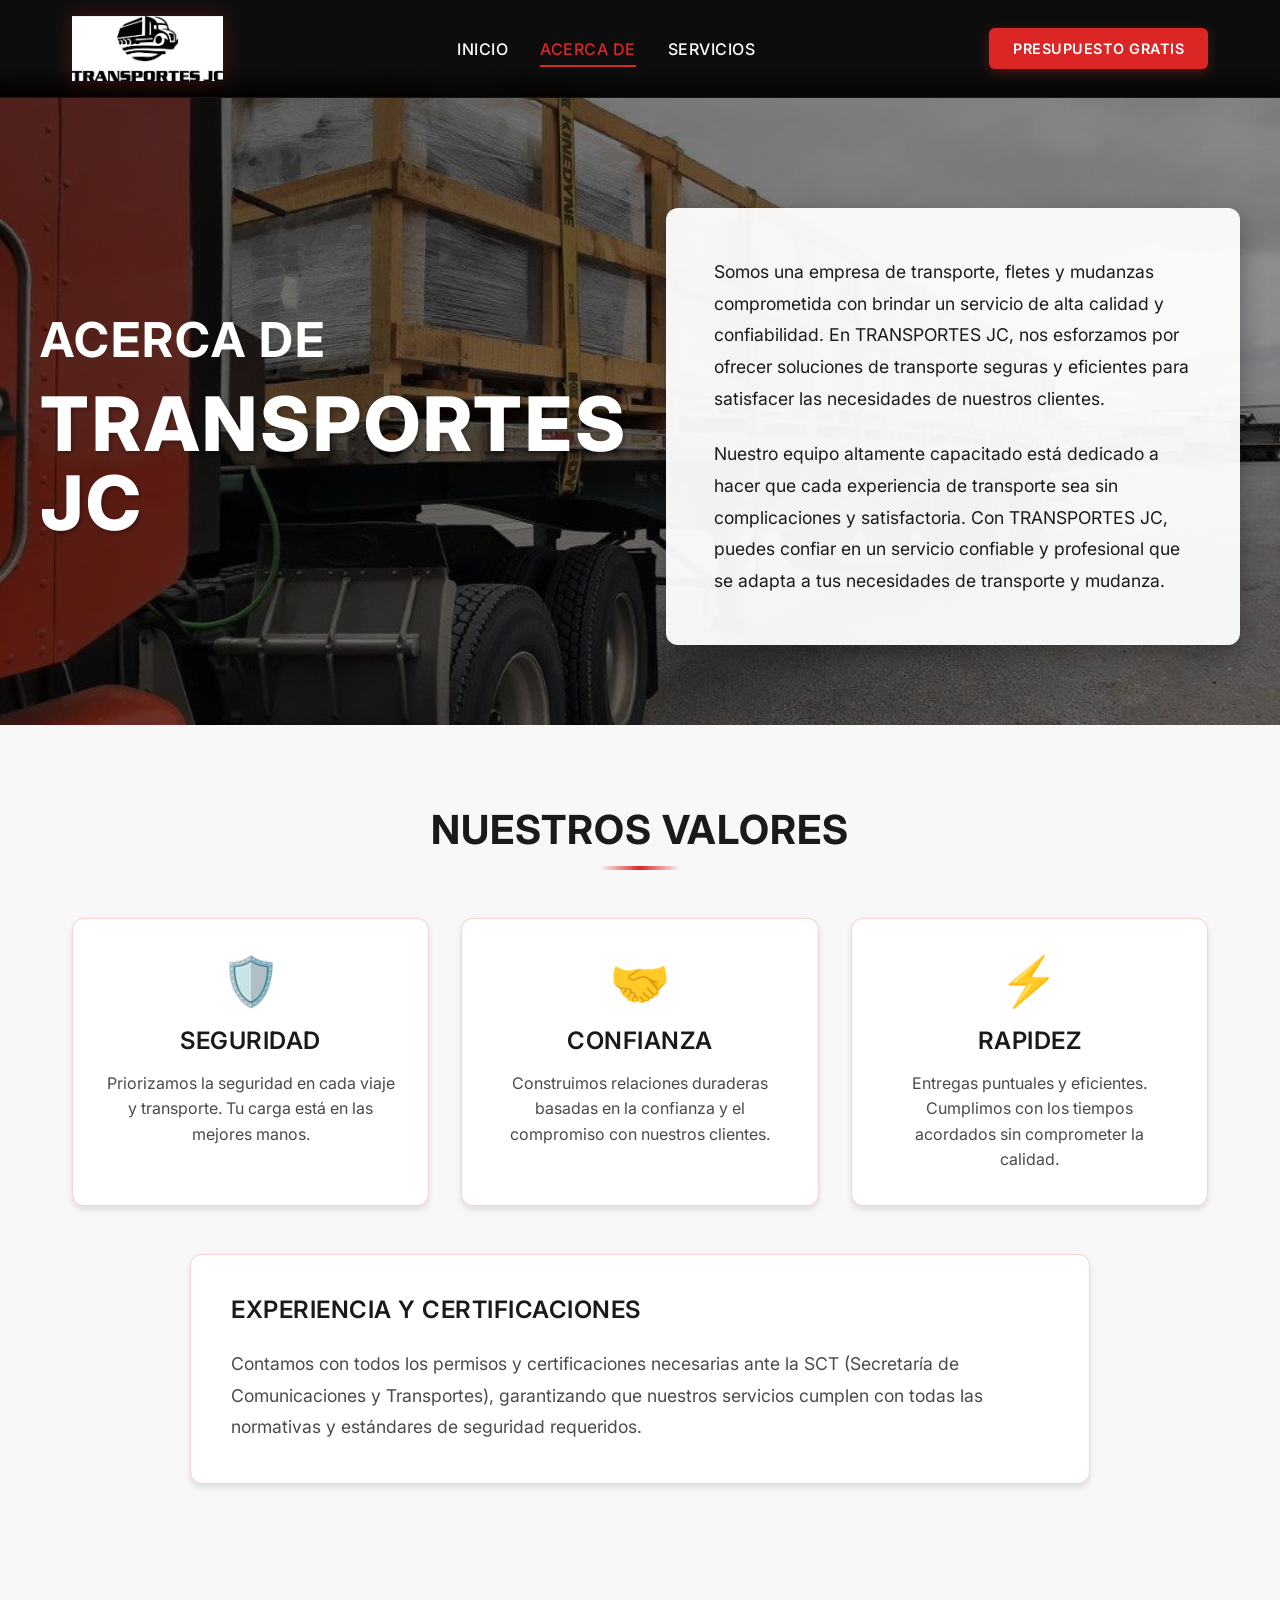
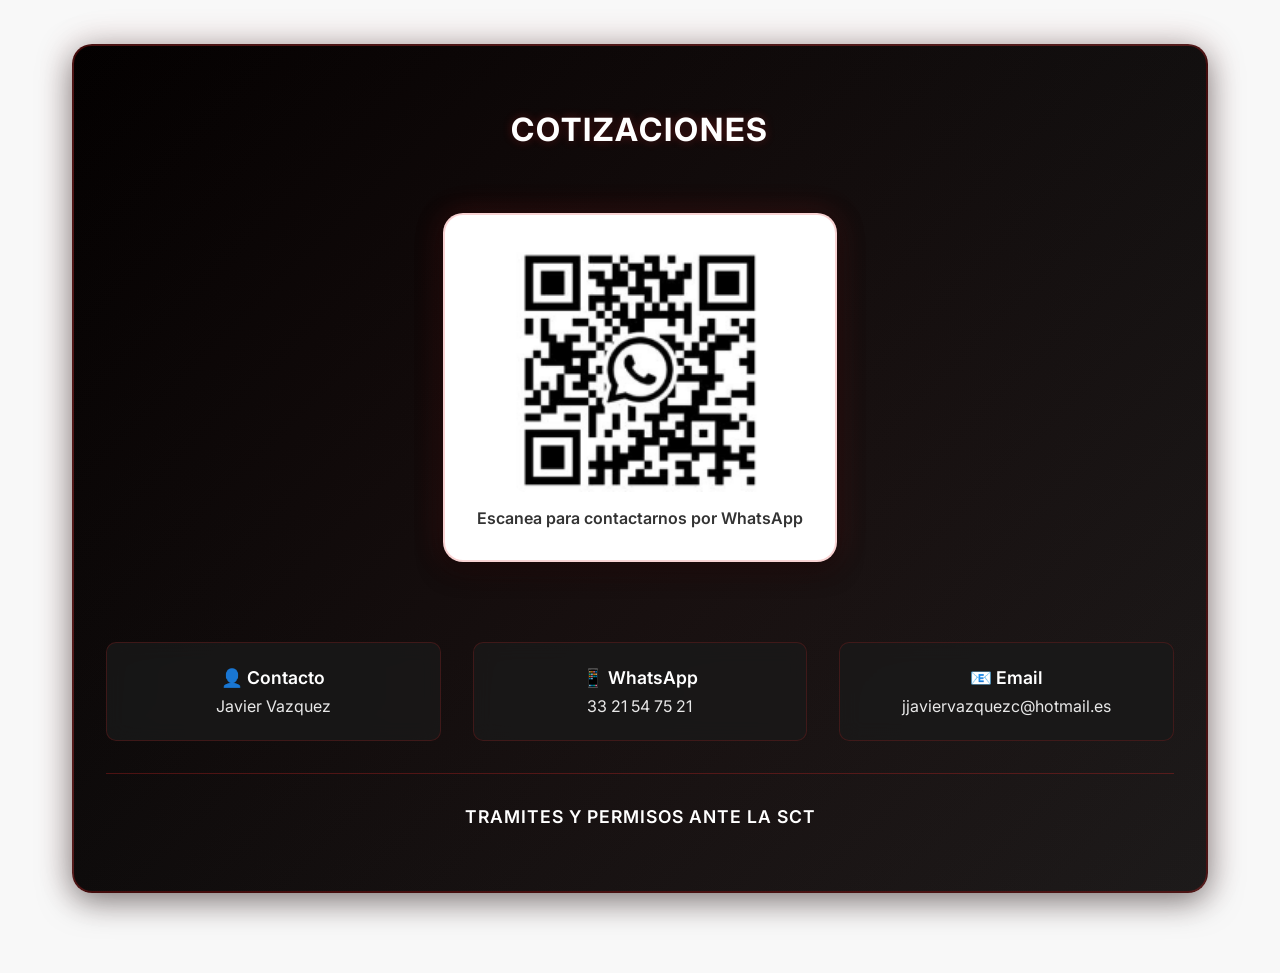
==== commit 2768b848: "Add slide page transitions between Inicio, Acerca de and Servicios (SPA-style fetch) Made-with: Curs" ====
--- a/docs/acerca-de/index.html
+++ b/docs/acerca-de/index.html
@@ -7,9 +7,9 @@
     <link rel="icon" href="../favicon.ico" type="image/x-icon">
     <link rel="preconnect" href="https://fonts.bunny.net">
     <link href="https://fonts.bunny.net/css?family=inter:400,500,600,700,800" rel="stylesheet" />
-    <link rel="stylesheet" href="../css/inicio.css?v=6">
+    <link rel="stylesheet" href="../css/inicio.css?v=7">
 </head>
-<body>
+<body data-page="acerca">
     <nav class="navbar">
         <div class="nav-container">
             <a href="../" class="nav-logo">
@@ -17,13 +17,13 @@
             </a>
             <ul class="nav-menu">
                 <li class="nav-item">
-                    <a href="../" class="nav-link">Inicio</a>
+                    <a href="../" class="nav-link" data-nav="inicio">Inicio</a>
                 </li>
                 <li class="nav-item">
-                    <a href="./" class="nav-link active">Acerca de</a>
+                    <a href="./" class="nav-link active" data-nav="acerca">Acerca de</a>
                 </li>
                 <li class="nav-item">
-                    <a href="../servicios/" class="nav-link">Servicios</a>
+                    <a href="../servicios/" class="nav-link" data-nav="servicios">Servicios</a>
                 </li>
             </ul>
             <a href="../#contacto" class="nav-cta">Presupuesto Gratis</a>
@@ -35,6 +35,7 @@
         </div>
     </nav>
 
+    <main id="page-transition" class="page-transition">
     <section class="about-hero-section">
         <div class="about-hero-overlay"></div>
         <div class="about-hero-content">
@@ -130,7 +131,8 @@
             </div>
         </div>
     </section>
+    </main>
 
-    <script src="../js/inicio.js"></script>
+    <script src="../js/inicio.js?v=7"></script>
 </body>
 </html>
--- a/docs/css/inicio.css
+++ b/docs/css/inicio.css
@@ -841,3 +841,74 @@
         font-size: 1.05rem;
     }
 }
+
+/* Transiciones entre páginas (SPA ligera) */
+body.is-page-transitioning {
+    overflow-x: hidden;
+}
+
+.page-transition {
+    position: relative;
+    will-change: transform, opacity;
+}
+
+@keyframes pt-exit-forward {
+    to {
+        transform: translateX(-100%);
+        opacity: 0.65;
+    }
+}
+
+@keyframes pt-enter-forward {
+    from {
+        transform: translateX(100%);
+        opacity: 0.65;
+    }
+    to {
+        transform: translateX(0);
+        opacity: 1;
+    }
+}
+
+@keyframes pt-exit-back {
+    to {
+        transform: translateX(100%);
+        opacity: 0.65;
+    }
+}
+
+@keyframes pt-enter-back {
+    from {
+        transform: translateX(-100%);
+        opacity: 0.65;
+    }
+    to {
+        transform: translateX(0);
+        opacity: 1;
+    }
+}
+
+.page-transition.pt-exit-forward {
+    animation: pt-exit-forward 0.38s cubic-bezier(0.32, 0.72, 0, 1) forwards;
+}
+
+.page-transition.pt-enter-forward {
+    animation: pt-enter-forward 0.38s cubic-bezier(0.32, 0.72, 0, 1) forwards;
+}
+
+.page-transition.pt-exit-back {
+    animation: pt-exit-back 0.38s cubic-bezier(0.32, 0.72, 0, 1) forwards;
+}
+
+.page-transition.pt-enter-back {
+    animation: pt-enter-back 0.38s cubic-bezier(0.32, 0.72, 0, 1) forwards;
+}
+
+@media (prefers-reduced-motion: reduce) {
+    .page-transition.pt-exit-forward,
+    .page-transition.pt-enter-forward,
+    .page-transition.pt-exit-back,
+    .page-transition.pt-enter-back {
+        animation: none !important;
+    }
+}
